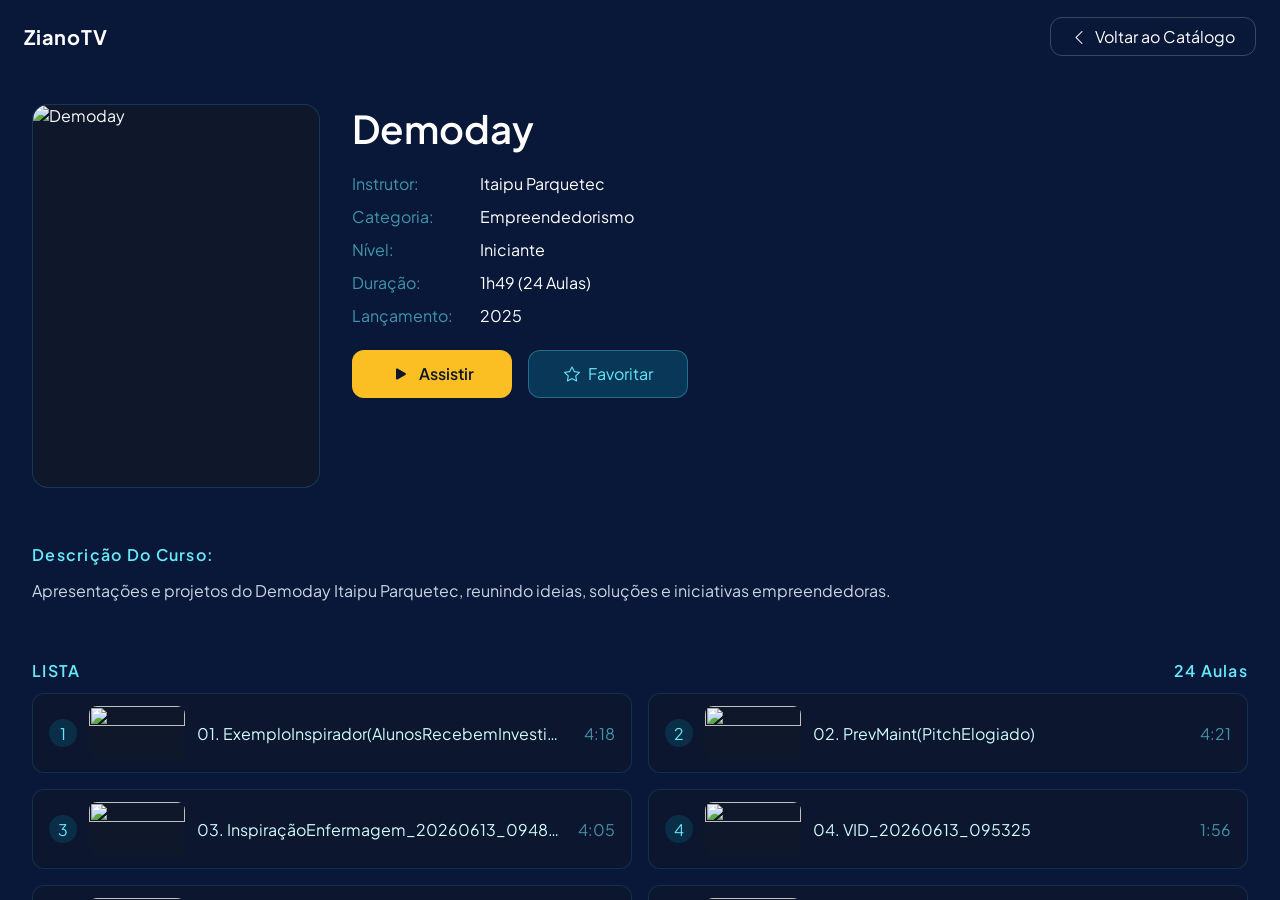
==== course/index.html @ 18dd6ba7 "Add files via upload" ====
<!DOCTYPE html>
<html lang="pt-BR">
<head>
    <meta charset="UTF-8">
    <meta name="viewport" content="width=device-width, initial-scale=1">
    <title>ZianoTV - Detalhes do Curso</title>
    <link rel="icon" type="image/png" href="../assets/images/icon.png">
    <link href="https://cdn.jsdelivr.net/npm/bootstrap-icons@1.11.3/font/bootstrap-icons.min.css" rel="stylesheet">
    <link href="https://fonts.googleapis.com/css2?family=Plus+Jakarta+Sans:wght@300;400;500;600;700&display=swap" rel="stylesheet">
    <link rel="stylesheet" href="../assets/css/style.css?v=6">
</head>
<body class="app-body">
    <div class="app-shell">
        <main class="main-content" style="width: 100%; min-height: 100vh;">
            <header class="main-header" style="display: flex; align-items: center; justify-content: space-between;">
                <a href="../" style="text-decoration: none;">
                    <span class="brand-name">ZianoTV</span>
                </a>
                <div>
                    <a href="../" class="back-btn" style="text-decoration: none;">
                        <i class="bi bi-chevron-left" aria-hidden="true"></i>
                        <span>Voltar ao Catálogo</span>
                    </a>
                </div>
            </header>

            <article class="detail-view">
                <div class="detail-layout">
                    <figure class="detail-poster-frame">
                        <img id="detailPoster" src="" alt="" class="detail-poster" onerror="this.onerror=null; this.src='https://images.unsplash.com/photo-1516321318423-f06f85e504b3?w=600&auto=format&fit=crop&q=80'">
                    </figure>
                    <div class="detail-content">
                        <header>
                            <h2 id="detailTitle" class="detail-title">
                                Carregando...
                            </h2>
                            <dl class="detail-meta">
                                <div><dt>Instrutor:</dt><dd id="detailInstructor">-</dd></div>
                                <div><dt>Categoria:</dt><dd id="detailCategory">-</dd></div>
                                <div><dt>Nível:</dt><dd id="detailLevel">-</dd></div>
                                <div><dt>Duração:</dt><dd id="detailDuration">-</dd></div>
                                <div><dt>Lançamento:</dt><dd id="detailDate">-</dd></div>
                            </dl>
                        </header>
                        <div class="detail-actions">
                            <a id="watchBtn" href="#" class="watch-btn" style="text-decoration: none;">
                                <i class="bi bi-play-fill"></i>
                                <span>Assistir</span>
                            </a>
                            <button id="favoriteBtn" class="favorite-btn">
                                <i id="favIcon" class="bi bi-star"></i>
                                <span id="favText">Favoritar</span>
                            </button>
                        </div>
                    </div>
                </div>
                
                <section class="detail-section">
                    <h3 class="detail-section-title">Descrição do Curso:</h3>
                    <p id="detailDescription" class="detail-description">
                    </p>
                </section>
                
                <section class="detail-section lessons-detail-section">
                    <div style="display: flex; align-items: center; justify-content: space-between; margin-bottom: 0.75rem;">
                        <h3 class="detail-section-title" style="margin: 0;">LISTA</h3>
                        <span id="lessonsCountBadge" class="lessons-count-badge"></span>
                    </div>
                    <div class="lessons-container">
                        <ol id="lessonsList" class="lesson-grid">
                        </ol>
                        <nav id="lessonPagination" class="lesson-pagination" aria-label="Paginação de aulas">
                            <button id="lessonPrevBtn" class="pagination-btn" aria-label="Página anterior">
                                <i class="bi bi-chevron-left"></i>
                            </button>
                            <span id="lessonPaginationStatus" class="pagination-status">Página 1 de 1</span>
                            <button id="lessonNextBtn" class="pagination-btn" aria-label="Próxima página">
                                <i class="bi bi-chevron-right"></i>
                            </button>
                        </nav>
                    </div>
                </section>
            </article>
        </main>
    </div>

    <script src="../assets/js/data.js?v=3"></script>
    <script src="../assets/js/course.js?v=3"></script>
</body>
</html>
---- assets/css/style.css ----
body {
    font-family: 'Plus Jakarta Sans', sans-serif;
}

::-webkit-scrollbar {
    width: .375rem;
    height: .375rem
}

::-webkit-scrollbar-track {
    background: rgba(15, 23, 42, 0.6)
}

::-webkit-scrollbar-thumb {
    background: rgba(56, 189, 248, 0.2);
    border-radius: .25rem
}

::-webkit-scrollbar-thumb:hover {
    background: rgba(56, 189, 248, 0.4)
}

html {
    scrollbar-color: rgba(56, 189, 248, .45) rgba(15, 23, 42, .6);
    scrollbar-width: thin
}

@media (min-width: 64rem) {
    ::-webkit-scrollbar {
        width: .625rem;
        height: .625rem
    }

    ::-webkit-scrollbar-track {
        border: .0625rem solid rgba(56, 189, 248, .08);
        border-radius: .5rem;
        background: rgba(2, 6, 23, .72)
    }

    ::-webkit-scrollbar-thumb {
        border: .125rem solid rgba(2, 6, 23, .72);
        border-radius: .5rem;
        background: linear-gradient(180deg, rgba(34, 211, 238, .75), rgba(14, 165, 233, .52))
    }

    ::-webkit-scrollbar-thumb:hover {
        background: linear-gradient(180deg, rgba(103, 232, 249, .95), rgba(14, 165, 233, .78))
    }
}

.nav-item-active {
    background-color: rgba(14, 165, 233, 0.18);
    color: #ffffff
}

.nav-item-inactive {
    color: rgba(226, 232, 240, 0.75)
}

.nav-item-inactive:hover {
    background-color: rgba(255, 255, 255, 0.05);
    color: #ffffff
}

dialog::backdrop {
    background: rgba(2, 6, 23, 0.9);
    backdrop-filter: blur(.5rem)
}

@keyframes marqueeScroll {
    0% {
        transform: translateX(0)
    }

    15% {
        transform: translateX(0)
    }

    85% {
        transform: translateX(var(--marquee-distance))
    }

    100% {
        transform: translateX(var(--marquee-distance))
    }
}

.marquee-wrapper {
    overflow: hidden;
    white-space: nowrap;
    position: relative;
    width: 100%
}

.marquee-text {
    display: inline-block;
    white-space: nowrap;
    will-change: transform;
    transition: transform 0.3s ease-out
}

.group:hover .marquee-text.has-overflow,
.group:focus-within .marquee-text.has-overflow {
    animation: marqueeScroll 6s cubic-bezier(0.45, 0.05, 0.55, 0.95) infinite alternate
}

/* Bootstrap-compatible local layout and mobile styling */
*, *::before, *::after {
    box-sizing: border-box;
    -webkit-tap-highlight-color: transparent;
}

html, body {
    -webkit-tap-highlight-color: transparent;
}

body {
    margin: 0;
    overflow-x: hidden;
    color: #f8fafc;
    background: #091838;
}

button,
a,
input[type="button"],
input[type="submit"],
input[type="reset"],
label[for],
[role="button"] {
    cursor: pointer;
    -webkit-tap-highlight-color: transparent;
}

button {
    user-select: none;
}

button:disabled,
.pagination-btn:disabled,
.next-lesson-button:disabled {
    cursor: not-allowed;
}

button, input { font: inherit }
.app-shell { display: flex; width: 100%; height: 100vh; overflow: hidden }
.sidebar { display: flex; flex: 0 0 18rem; flex-direction: column; background: rgba(4, 9, 23, .84); border-right: .0625rem solid rgba(56, 189, 248, .1); backdrop-filter: blur(.875rem) }
.sidebar-header, .main-header { display: flex; align-items: center }
.sidebar-header { height: 5rem; flex: 0 0 5rem; gap: .75rem; padding: 1.25rem }
.sidebar-collapse-toggle { display: grid; width: 2.5rem; height: 2.5rem; margin-left: auto; place-items: center; padding: 0; border: 0; border-radius: .5rem; color: #fff; background: transparent; cursor: pointer; font-size: 1.5rem }
.mobile-sidebar-close { display: none }
.sidebar.sidebar-collapsed { flex-basis: 4.75rem }
.sidebar.sidebar-collapsed .sidebar-header { display: grid; width: 4.75rem; align-items: center; justify-content: start; padding: 1.25rem 0 1.25rem .5625rem }
.sidebar.sidebar-collapsed .logo-mark { position: static; display: grid; width: 3.5rem; height: 2.5rem; flex: 0 0 3.5rem; place-items: center; margin: 0; }
.sidebar.sidebar-collapsed .logo-mark span { position: static; transform: none }
.sidebar.sidebar-collapsed .brand-name, .sidebar.sidebar-collapsed .sidebar-collapse-toggle { display: none }
.sidebar.sidebar-collapsed .category-nav { align-items: flex-start; padding: 1rem 0 1rem .5625rem }
.sidebar.sidebar-collapsed .category-button { display: grid; width: 3.5rem; align-items: center; justify-content: center; padding: .75rem .5rem; margin: 0; }
.sidebar.sidebar-collapsed .category-button i { position: static; transform: none }
.sidebar.sidebar-collapsed .category-button span { display: none }
.logo-mark { display: none; width: 2.5rem; height: 2.5rem; flex: 0 0 2.5rem; place-items: center; align-self: center; padding: 0; border: 0; border-radius: .5rem; color: #fff; background: transparent; cursor: pointer; font-size: 1.25rem; font-weight: 700; letter-spacing: .04em; line-height: 1 }
.brand-name { margin: 0; color: #fff; font-size: 1.25rem; font-weight: 700; letter-spacing: .04em }
.category-nav { display: flex; flex: 1; flex-direction: column; gap: .25rem; min-height: 0; padding: 1rem .75rem 1rem .5625rem; overflow-y: auto }
.category-button { display: flex; width: 100%; align-items: center; gap: .875rem; padding: .75rem 1rem .75rem 1.1875rem; border: 0; border-radius: .75rem; color: rgba(226, 232, 240, .72); background: transparent; text-align: left; cursor: pointer; transition: background .15s ease, color .15s ease }
.category-button:hover, .nav-item-inactive:hover { color: #fff; background: rgba(255, 255, 255, .05) }
.category-button.nav-item-active:hover { color: #fff; background: rgba(14, 165, 233, .18) }
.category-button i { width: 1.125rem; color: #fff; text-align: center }
.nav-item-active { color: #fff; background: rgba(14, 165, 233, .18) }
.main-content { display: flex; min-width: 0; flex: 1; flex-direction: column; overflow: hidden; background: #091838 }
.main-header { position: relative; min-height: 4.5rem; justify-content: space-between; gap: 1.25rem; padding: 1rem 1.5rem; background: transparent }
.category-title { margin: 0; color: #fff; font-size: 1.25rem; font-weight: 400; white-space: nowrap }
.category-heading { position: absolute; top: 50%; left: 1.5rem; display: flex; align-items: center; gap: .75rem; min-height: 2.5rem; transform: translateY(-50%) }
.mobile-menu-toggle { display: none; width: 2.5rem; height: 2.5rem; border: .0625rem solid rgba(255, 255, 255, .2); border-radius: .625rem; color: #fff; background: transparent; cursor: pointer }
.header-catalog-controls { position: absolute; top: 50%; right: 1.5rem; display: flex; align-items: center; transform: translateY(-50%) }
.search-wrap { position: relative; display: block; width: 18rem }
.search-icon { position: absolute; top: 50%; left: .875rem; z-index: 1; color: #fff; transform: translateY(-50%) }
.search-input { width: 100%; padding: .5625rem 1rem .5625rem 2.5rem; border: .0625rem solid rgba(148, 163, 184, .35); border-radius: .75rem; outline: 0; color: #f8fafc; background: rgba(15, 23, 42, .6) }
.search-input::placeholder { color: #94a3b8 }
.search-input:focus { border-color: rgba(56, 189, 248, .5); outline: 0 }
.pagination-nav { position: absolute; top: 50%; left: 50%; display: flex; align-items: center; gap: .5rem; padding: 0; border: 0; background: transparent; transform: translate(-50%, -50%) }
.pagination-btn { display: grid; width: 2rem; height: 2rem; place-items: center; border: 0; border-radius: .5rem; color: #7dd3fc; background: transparent; cursor: pointer }
.pagination-btn:hover { background: rgba(56, 189, 248, .2) }
.pagination-status { padding: 0 .5rem; color: #fff; font-size: .875rem; white-space: nowrap }
.back-btn { display: flex; align-items: center; gap: .5rem; padding: .5rem 1.25rem; border: .0625rem solid rgba(255, 255, 255, .2); border-radius: .75rem; color: #fff; background: transparent; cursor: pointer }
.catalog-view, .detail-view { flex: 1; min-height: 0; overflow-y: auto; background: #091838 }
.catalog-view { padding: 1.5rem }
.course-grid { display: grid; grid-template-columns: repeat(5, minmax(0, 1fr)); gap: 1.5rem }
.course-card { min-width: 0; cursor: pointer }
.course-poster-frame, .detail-poster-frame { position: relative; margin: 0; overflow: hidden; background: #0f172a }
.course-poster-frame { aspect-ratio: 3 / 4; border: .0625rem solid rgba(56, 189, 248, .2); border-radius: .75rem }
.course-poster, .detail-poster { width: 100%; height: 100%; object-fit: cover; transition: filter .2s ease }
.course-card:hover .course-poster { filter: brightness(1.1) }
.course-card-title { padding: 0 .25rem; margin-top: .75rem; text-align: center }
.course-card-title h3 { position: relative; height: 1.5rem; margin: 0; overflow: hidden; color: #fff; font-size: 1rem; font-weight: 400; white-space: nowrap }
.course-title-short { display: block; overflow: hidden; text-overflow: ellipsis; white-space: nowrap }
.course-title-marquee { position: absolute; top: 0; left: 0; display: flex; visibility: hidden; width: max-content; gap: 2rem; white-space: nowrap; will-change: transform }
.course-title-loop { display: block; flex: 0 0 auto; white-space: nowrap }
.course-card:hover .course-title-text.has-overflow .course-title-short { visibility: hidden }
.course-card:hover .course-title-text.has-overflow .course-title-marquee { visibility: visible; animation: titleMarquee var(--title-duration) linear infinite; animation-delay: 1s }
.empty-state { grid-column: 1 / -1; padding: 4rem 1rem; color: rgba(186, 230, 253, .5); text-align: center }
.empty-state i { display: block; margin-bottom: .5rem; font-size: 3rem; opacity: .3 }
.empty-state p { margin: 0 }
.detail-view { padding: 2rem 2rem 6rem; background: #091838 }
.detail-layout { display: flex; align-items: flex-start; gap: 2rem }
.detail-poster-frame { width: 18rem; flex: 0 0 18rem; aspect-ratio: 3 / 4; border: .0625rem solid rgba(56, 189, 248, .2); border-radius: 1rem }
.detail-content { min-width: 0; flex: 1 }
.detail-title { max-width: 100%; margin: 0 0 1.25rem; overflow-wrap: anywhere; color: #fff; font-size: clamp(1.75rem, 3vw, 2.5rem); font-weight: 600 }
.detail-meta { display: grid; gap: .75rem; margin: 0; color: rgba(207, 250, 254, .8) }
.detail-meta div { display: flex; align-items: center }
.detail-meta dt { width: 8rem; color: rgba(103, 232, 249, .6) }
.detail-meta dd { margin: 0; color: #fff }
.detail-actions { display: flex; flex-wrap: wrap; gap: 1rem; margin-top: 1.5rem }
.watch-btn, .favorite-btn { display: inline-flex; width: 10rem; height: 3rem; align-items: center; justify-content: center; gap: .5rem; border-radius: .75rem; font-family: inherit; font-size: 1rem; font-weight: 400; line-height: 1; cursor: pointer; white-space: nowrap }
.watch-btn span, .favorite-btn span { font-family: inherit; font-size: 1rem; font-weight: 400; line-height: 1 }
.watch-btn span { font-weight: 600 }
.watch-btn { position: relative; padding: .875rem 2rem; border: 0; color: #0f172a; background: #fbbf24 }
.watch-btn i { position: static; transform: none }
.watch-btn i, .favorite-btn i { display: inline-flex; width: 1rem; height: 1rem; align-items: center; justify-content: center; font-size: 1rem; line-height: 1 }
.watch-btn i { width: 1.25rem; font-size: 1.25rem }
.watch-btn:hover { background: #fcd34d }
.favorite-btn { padding: .875rem 1.75rem; border: .0625rem solid rgba(103, 232, 249, .3); color: #67e8f9; background: rgba(6, 182, 212, .2) }
.favorite-icon-active { color: #fcd34d }
.favorite-icon-inactive { color: #67e8f9 }
.detail-section { max-width: 56rem; padding-top: 1.5rem; margin-top: 2rem }
.lessons-detail-section { width: 100%; max-width: 100% }
.lessons-container { width: 100%; max-width: 90rem; margin: 0 auto }
.detail-section-title,
.lessons-count-badge {
    color: #67e8f9;
    font-size: 1rem;
    font-weight: 600;
    letter-spacing: .08em;
    text-transform: capitalize;
}
.detail-section-title {
    max-width: 100%;
    margin: 0 0 .75rem;
    overflow-wrap: anywhere;
}
.detail-description { margin: 0; color: #cbd5e1; line-height: 1.7 }
.lesson-grid { display: grid; grid-template-columns: repeat(2, minmax(0, 1fr)); gap: 1rem; min-width: 0; padding: 0; margin: 0 auto; list-style: none }
.lesson-button { display: flex; width: 100%; max-width: 100%; align-items: center; justify-content: space-between; gap: .75rem; min-width: 0; padding: .75rem 1rem; overflow: hidden; border: .0625rem solid rgba(56, 189, 248, .15); border-radius: .75rem; color: #f8fafc; background: rgba(15, 23, 42, .6); text-align: left; cursor: pointer }
.lesson-button:hover { background: rgba(8, 145, 178, .3) }
.lesson-thumb { width: 6rem; aspect-ratio: 16 / 9; flex: 0 0 6rem; border-radius: .5rem; object-fit: cover; background: #0f172a }
.lesson-content { display: flex; min-width: 0; align-items: center; gap: .875rem }
.lesson-title { min-width: 0; overflow: hidden; color: #cffafe; text-overflow: ellipsis; white-space: nowrap }
.lesson-number { display: grid; width: 1.75rem; height: 1.75rem; flex: 0 0 1.75rem; place-items: center; border-radius: 50%; color: #67e8f9; background: rgba(6, 182, 212, .15) }
.lesson-duration { display: flex; flex: 0 0 auto; align-items: center; gap: .375rem; color: rgba(103, 232, 249, .6) }
.marquee-wrapper { position: relative; min-width: 0; overflow: hidden; text-overflow: ellipsis; white-space: nowrap }
.marquee-text { display: block; width: 100%; max-width: 100%; overflow: hidden; color: #cffafe; text-overflow: ellipsis; white-space: nowrap }
.lesson-title-loop { display: block; flex: 0 0 auto; white-space: nowrap }
.lesson-grid > li { min-width: 0 }
.lesson-content { flex: 1 1 auto }
.lesson-pagination {
    display: flex;
    align-items: center;
    justify-content: center;
    gap: 0.5rem;
    margin-top: 1.5rem;
}
.lesson-pagination .pagination-btn {
    cursor: pointer;
}
.lesson-pagination .pagination-btn:disabled {
    opacity: 0.35;
    cursor: not-allowed;
}
.is-hidden { display: none !important }
.sidebar-overlay { display: none }
.player-page {
    min-height: 100vh;
    margin: 0;
    overflow-x: hidden;
    color: #f8fafc;
    background: #020617;
}

.player-shell {
    position: relative;
    display: flex;
    min-height: 100vh;
    flex-direction: column;
    background: #020617;
}

.player-header {
    display: flex;
    align-items: center;
    justify-content: space-between;
    height: 4.5rem;
    min-height: 4.5rem;
    flex: 0 0 4.5rem;
    padding: 0 1.5rem;
    background: #020617;
    border: 0;
}

.player-course-title {
    margin: 0;
    color: #fff;
    font-size: 1.25rem;
    font-weight: 700;
    letter-spacing: .02em;
    overflow: hidden;
    text-overflow: ellipsis;
    white-space: nowrap;
    flex: 1;
    min-width: 0;
}

.player-back-btn,
.player-header-back-btn,
.player-mobile-back-btn {
    display: inline-flex;
    align-items: center;
    gap: .5rem;
    padding: .5rem 1.25rem;
    border: .0625rem solid rgba(255, 255, 255, .2);
    border-radius: .75rem;
    color: #fff;
    background: transparent;
    cursor: pointer;
    font-size: .95rem;
    transition: background .15s ease, border-color .15s ease, color .15s ease;
}

.player-back-btn:hover,
.player-header-back-btn:hover,
.player-mobile-back-btn:hover {
    background: rgba(255, 255, 255, .08);
    border-color: rgba(255, 255, 255, .35);
    color: #fff;
}

.player-mobile-back-btn {
    display: none;
}

.modal-video {
    position: relative;
    display: flex;
    width: 100%;
    height: calc(100vh - 4.5rem);
    height: calc(100dvh - 4.5rem);
    min-height: calc(100vh - 4.5rem);
    min-height: calc(100dvh - 4.5rem);
    flex: 0 0 auto;
    align-items: center;
    justify-content: center;
    background: #000;
}

.modal-video iframe {
    width: 100%;
    height: 100%;
    border: 0;
    object-fit: contain;
}

.player-actions {
    display: flex;
    align-items: center;
    justify-content: flex-end;
    gap: .625rem;
    padding: .75rem 1.5rem;
    background: #020617;
}

.player-actions .modal-close {
    transform: none;
}

.modal-close {
    display: inline-flex;
    width: auto;
    height: 2.25rem;
    align-items: center;
    justify-content: center;
    gap: .5rem;
    padding: 0 .75rem;
    border: 0;
    border-radius: .625rem;
    color: #67e8f9;
    background: #1e293b;
    cursor: pointer;
    text-decoration: none;
}

.modal-close:hover {
    background: rgba(56, 189, 248, .15);
}

.next-lesson-button {
    display: inline-flex;
    height: 2.25rem;
    align-items: center;
    padding: 0 .875rem;
    border: 0;
    font-weight: 600;
    border-radius: .625rem;
    color: #111;
    background: #fbbf24;
    cursor: pointer;
}

.next-lesson-button:disabled {
    cursor: not-allowed;
    opacity: .38;
}

.player-lessons {
    display: flex;
    gap: 1rem;
    padding: 1rem;
    overflow-x: auto;
    border-top: 0;
    background: rgba(2, 6, 23, .45);
}

.player-lesson-radio {
    position: absolute;
    opacity: 0;
    width: 0;
    height: 0;
    pointer-events: none;
    margin: 0;
}

.player-lesson {
    display: grid;
    width: 13.75rem;
    flex: 0 0 13.75rem;
    grid-template-columns: minmax(0, 1fr) auto;
    gap: .375rem .625rem;
    padding: 0 0 .75rem;
    overflow: hidden;
    border: .0625rem solid transparent;
    border-radius: .625rem;
    color: #cbd5e1;
    background: transparent;
    text-align: left;
    cursor: pointer;
}

.player-lesson:hover,
.player-lesson.is-active,
.player-lesson-radio:checked + .player-lesson {
    border-color: rgba(56, 189, 248, .2);
    color: #fff;
    background: rgba(14, 165, 233, .14);
}

.player-lesson-thumb {
    display: block;
    width: 100%;
    aspect-ratio: 16 / 9;
    grid-column: 1 / -1;
    margin-bottom: .25rem;
    object-fit: cover;
    background: #0f172a;
}

.player-lesson-number {
    padding-left: .625rem;
    color: #67e8f9;
    font-size: .75rem;
    font-weight: 600;
}

.player-lesson-title {
    min-width: 0;
    grid-column: 1 / -1;
    padding: 0 .625rem;
    overflow: hidden;
    text-overflow: ellipsis;
    white-space: nowrap;
}

.player-lesson time {
    grid-column: 2;
    grid-row: 2;
    padding-right: .625rem;
    color: #67e8f9;
    font-size: .75rem;
}

@media (max-width: 74.9375rem) { .course-grid { grid-template-columns: repeat(4, minmax(0, 1fr)) } }
@media (max-width: 47.9375rem) {
    .modal-close { width: 2.25rem; padding: 0; transform: none }
    .modal-close span { display: none }
    .player-actions .modal-close { width: auto; padding: 0 .75rem }
    .player-actions .modal-close span { display: inline }
    .logo-mark,
    .sidebar-collapse-toggle,
    .mobile-sidebar-close,
    .category-button,
    .mobile-menu-toggle,
    .pagination-btn,
    .back-btn,
    .course-card,
    .watch-btn,
    .favorite-btn,
    .lesson-button,
    .modal-action,
    .modal-close,
    .player-back-btn,
    .player-lesson,
    .next-lesson-button,
    .lesson-pagination button {
        -webkit-tap-highlight-color: transparent;
    }

    .app-shell { min-height: 100vh; overflow: visible }
    .sidebar { position: fixed; z-index: 20; right: 0; bottom: 0; left: 0; width: 100%; height: min(70vh, 32.5rem); flex-basis: auto; border-top: .0625rem solid rgba(56, 189, 248, .15); transform: translateY(100%); transition: transform .2s ease; }
    .sidebar.sidebar-open { transform: translateY(0) }
    .sidebar.sidebar-collapsed { flex-basis: auto }
    .sidebar-collapse-toggle { display: none }
    .sidebar .sidebar-header,
    .sidebar.sidebar-collapsed .sidebar-header { display: flex; width: auto; height: 5rem; flex: 0 0 5rem; align-items: center; justify-content: initial; padding: 1.25rem }
    .sidebar .logo-mark,
    .sidebar.sidebar-collapsed .logo-mark { display: none; }
    .sidebar .brand-name,
    .sidebar.sidebar-collapsed .brand-name { display: block; }
    .mobile-sidebar-close { display: grid; width: 2.5rem; height: 2.5rem; margin-left: auto; place-items: center; padding: 0; border: 0; color: #fff; background: transparent; cursor: pointer; font-size: 1.25rem }
    .sidebar .category-nav,
    .sidebar.sidebar-collapsed .category-nav { display: flex; align-items: stretch; padding: 1rem .75rem; max-height: none; overflow-y: auto }
    .sidebar .category-button,
    .sidebar.sidebar-collapsed .category-button { display: flex; width: 100%; align-items: center; justify-content: initial; gap: .875rem; padding: .75rem 1rem; margin: 0; font-size: .9rem }
    .sidebar .category-button i,
    .sidebar.sidebar-collapsed .category-button i { position: static; transform: none }
    .sidebar .category-button span,
    .sidebar.sidebar-collapsed .category-button span { display: inline; }
    .sidebar-overlay { position: fixed; z-index: 10; inset: 0; display: block; border: 0; background: rgba(2, 6, 23, .65); backdrop-filter: blur(.125rem) }
    .main-content { min-height: 100vh; overflow: visible }
    .main-header { align-items: stretch; flex-direction: column; gap: .75rem; padding: 1rem }
    .category-heading { position: static; min-height: 2.5rem; transform: none }
    .mobile-menu-toggle { display: block; flex: 0 0 2.5rem }
    .header-catalog-controls { position: static; align-items: stretch; flex-direction: column; gap: .625rem; width: 100%; transform: none }
    .search-wrap { width: 100% }
    .pagination-nav { position: static; justify-content: center; width: 100%; transform: none }
    .catalog-view { padding: 1rem 1rem 3rem; overflow: visible }
    .detail-view { padding: 1rem 1rem 5rem; overflow: visible; background: #091838; }
    .course-grid { grid-template-columns: repeat(2, minmax(0, 1fr)); gap: 1rem .75rem }
    .detail-layout { flex-direction: column; gap: 1.25rem }
    .detail-poster-frame { width: min(100%, 16.25rem); flex-basis: auto; align-self: center }
    .detail-title { font-size: 1.75rem }
    .detail-meta dt { width: 6.5rem }
    .detail-actions > button,
    .detail-actions > a { min-width: 0; flex: 1 1 0; justify-content: center }
    .lesson-grid { grid-template-columns: minmax(0, 1fr) }
    .lesson-thumb { display: none }
    .detail-section:last-child { padding-bottom: 4rem }
    .header-detail-controls { width: 100% }
    .back-btn { width: 100%; justify-content: center }
    .player-lessons { display: flex; flex-direction: column; gap: .5rem; padding: .75rem; overflow-x: hidden; border-top: 0 }
    .player-lessons .player-lesson { display: flex; width: 100%; min-width: 0; flex: 0 0 auto; align-items: center; gap: .75rem; padding: .75rem }
    .player-lessons .player-lesson-thumb,
    .player-lessons .player-lesson-number,
    .player-lessons .player-lesson time { display: none }
    .player-lessons .player-lesson-title { padding: 0; overflow: hidden; text-overflow: ellipsis; white-space: nowrap }
    .player-header { height: 3.5rem; min-height: 3.5rem; flex: 0 0 3.5rem; padding: 0 1rem; }
    .player-header-back-btn { display: none !important; }
    .player-mobile-back-btn {
        display: inline-flex !important;
        width: auto !important;
        height: 2.25rem;
        padding: 0 .875rem;
        border-radius: .625rem;
        font-size: .875rem;
    }
    .player-actions {
        display: flex;
        align-items: center;
        justify-content: space-between !important;
        gap: .625rem;
        padding: .75rem 1rem;
    }
    .player-course-title { font-size: 1rem; flex: 1; min-width: 0; }
    .modal-video { height: calc(100vh - 3.5rem); height: calc(100dvh - 3.5rem); min-height: calc(100vh - 3.5rem); min-height: calc(100dvh - 3.5rem); }
}

@media (max-width: 26.25rem) {
    .course-grid { grid-template-columns: repeat(2, minmax(0, 1fr)); }
}

@keyframes titleMarquee {
    0% { transform: translateX(0) }
    100% { transform: translateX(var(--title-distance)) }
}

@keyframes lessonMarquee {
    0% { transform: translateX(0) }
    100% { transform: translateX(var(--marquee-distance)) }
}
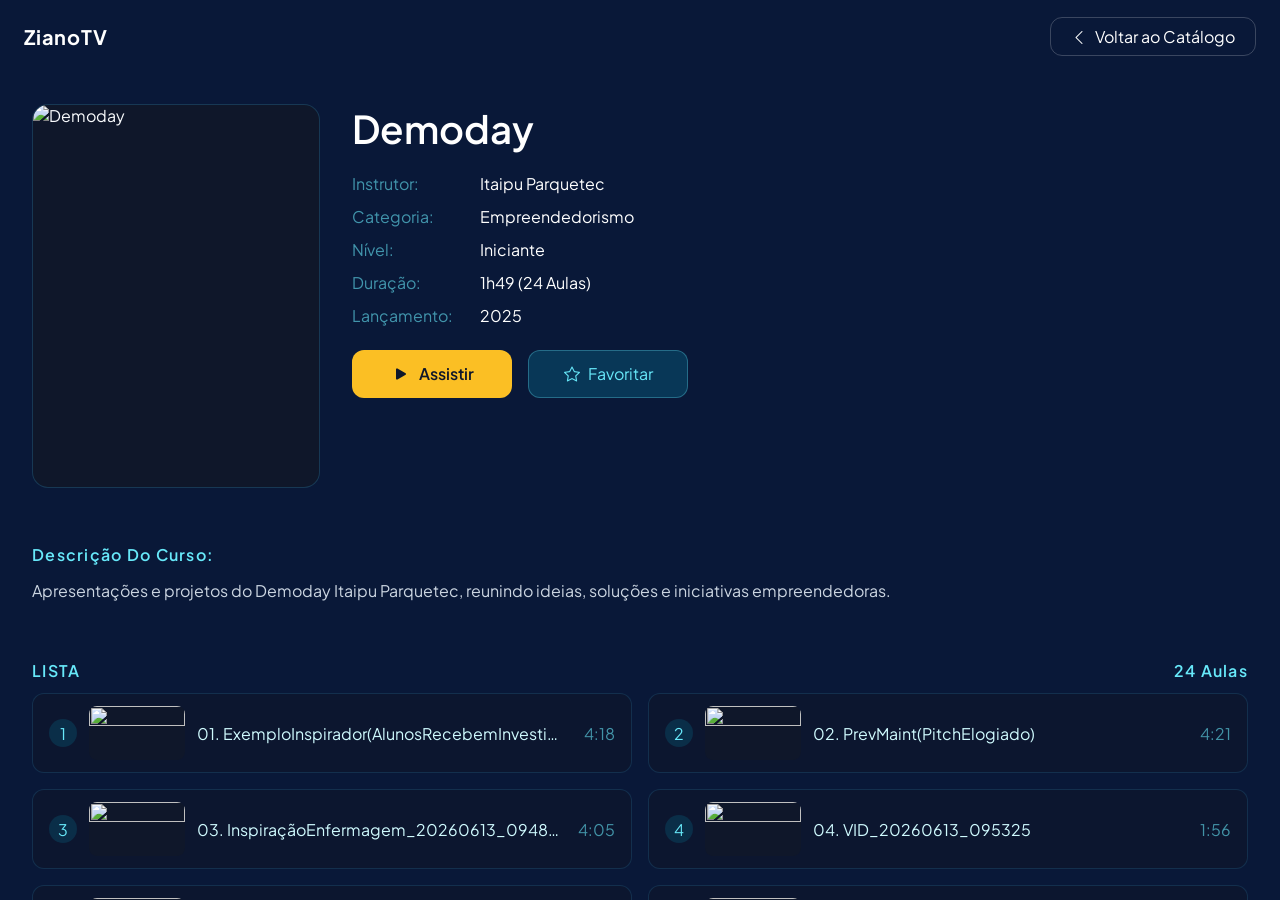
==== commit 4bca76b6: "teste" ====
--- a/course/index.html
+++ b/course/index.html
@@ -8,6 +8,7 @@
     <link href="https://cdn.jsdelivr.net/npm/bootstrap-icons@1.11.3/font/bootstrap-icons.min.css" rel="stylesheet">
     <link href="https://fonts.googleapis.com/css2?family=Plus+Jakarta+Sans:wght@300;400;500;600;700&display=swap" rel="stylesheet">
     <link rel="stylesheet" href="../assets/css/style.css?v=6">
+    <link rel="stylesheet" href="../assets/css/couse.css">
 </head>
 <body class="app-body">
     <div class="app-shell">
--- a/assets/css/style.css
+++ b/assets/css/style.css
@@ -2,21 +2,21 @@
     font-family: 'Plus Jakarta Sans', sans-serif;
 }
 
-::-webkit-scrollbar {
+\::-webkit-scrollbar {
     width: .375rem;
     height: .375rem
 }
 
-::-webkit-scrollbar-track {
+\::-webkit-scrollbar-track {
     background: rgba(15, 23, 42, 0.6)
 }
 
-::-webkit-scrollbar-thumb {
+\::-webkit-scrollbar-thumb {
     background: rgba(56, 189, 248, 0.2);
     border-radius: .25rem
 }
 
-::-webkit-scrollbar-thumb:hover {
+\::-webkit-scrollbar\:hover {
     background: rgba(56, 189, 248, 0.4)
 }
 
@@ -26,24 +26,24 @@
 }
 
 @media (min-width: 64rem) {
-    ::-webkit-scrollbar {
+    \::-webkit-scrollbar {
         width: .625rem;
         height: .625rem
     }
 
-    ::-webkit-scrollbar-track {
+    \::-webkit-scrollbar-track {
         border: .0625rem solid rgba(56, 189, 248, .08);
         border-radius: .5rem;
         background: rgba(2, 6, 23, .72)
     }
 
-    ::-webkit-scrollbar-thumb {
+    \::-webkit-scrollbar-thumb {
         border: .125rem solid rgba(2, 6, 23, .72);
         border-radius: .5rem;
         background: linear-gradient(180deg, rgba(34, 211, 238, .75), rgba(14, 165, 233, .52))
     }
 
-    ::-webkit-scrollbar-thumb:hover {
+    \::-webkit-scrollbar\:hover {
         background: linear-gradient(180deg, rgba(103, 232, 249, .95), rgba(14, 165, 233, .78))
     }
 }
@@ -57,7 +57,7 @@
     color: rgba(226, 232, 240, 0.75)
 }
 
-.nav-item-inactive:hover {
+.nav-item-inactive\:hover {
     background-color: rgba(255, 255, 255, 0.05);
     color: #ffffff
 }
@@ -99,18 +99,20 @@
     transition: transform 0.3s ease-out
 }
 
-.group:hover .marquee-text.has-overflow,
-.group:focus-within .marquee-text.has-overflow {
+.group\:hover .marquee-text.has-overflow,
+.group\:focus-within .marquee-text.has-overflow {
     animation: marqueeScroll 6s cubic-bezier(0.45, 0.05, 0.55, 0.95) infinite alternate
 }
 
-/* Bootstrap-compatible local layout and mobile styling */
-*, *::before, *::after {
+*,
+*::before,
+*::after {
     box-sizing: border-box;
     -webkit-tap-highlight-color: transparent;
 }
 
-html, body {
+html,
+body {
     -webkit-tap-highlight-color: transparent;
 }
 
@@ -136,182 +138,323 @@
     user-select: none;
 }
 
-button:disabled,
-.pagination-btn:disabled,
-.next-lesson-button:disabled {
+button\:disabled,
+.pagination-btn\:disabled,
+.next-lesson-button\:disabled {
     cursor: not-allowed;
 }
 
-button, input { font: inherit }
-.app-shell { display: flex; width: 100%; height: 100vh; overflow: hidden }
-.sidebar { display: flex; flex: 0 0 18rem; flex-direction: column; background: rgba(4, 9, 23, .84); border-right: .0625rem solid rgba(56, 189, 248, .1); backdrop-filter: blur(.875rem) }
-.sidebar-header, .main-header { display: flex; align-items: center }
-.sidebar-header { height: 5rem; flex: 0 0 5rem; gap: .75rem; padding: 1.25rem }
-.sidebar-collapse-toggle { display: grid; width: 2.5rem; height: 2.5rem; margin-left: auto; place-items: center; padding: 0; border: 0; border-radius: .5rem; color: #fff; background: transparent; cursor: pointer; font-size: 1.5rem }
-.mobile-sidebar-close { display: none }
-.sidebar.sidebar-collapsed { flex-basis: 4.75rem }
-.sidebar.sidebar-collapsed .sidebar-header { display: grid; width: 4.75rem; align-items: center; justify-content: start; padding: 1.25rem 0 1.25rem .5625rem }
-.sidebar.sidebar-collapsed .logo-mark { position: static; display: grid; width: 3.5rem; height: 2.5rem; flex: 0 0 3.5rem; place-items: center; margin: 0; }
-.sidebar.sidebar-collapsed .logo-mark span { position: static; transform: none }
-.sidebar.sidebar-collapsed .brand-name, .sidebar.sidebar-collapsed .sidebar-collapse-toggle { display: none }
-.sidebar.sidebar-collapsed .category-nav { align-items: flex-start; padding: 1rem 0 1rem .5625rem }
-.sidebar.sidebar-collapsed .category-button { display: grid; width: 3.5rem; align-items: center; justify-content: center; padding: .75rem .5rem; margin: 0; }
-.sidebar.sidebar-collapsed .category-button i { position: static; transform: none }
-.sidebar.sidebar-collapsed .category-button span { display: none }
-.logo-mark { display: none; width: 2.5rem; height: 2.5rem; flex: 0 0 2.5rem; place-items: center; align-self: center; padding: 0; border: 0; border-radius: .5rem; color: #fff; background: transparent; cursor: pointer; font-size: 1.25rem; font-weight: 700; letter-spacing: .04em; line-height: 1 }
-.brand-name { margin: 0; color: #fff; font-size: 1.25rem; font-weight: 700; letter-spacing: .04em }
-.category-nav { display: flex; flex: 1; flex-direction: column; gap: .25rem; min-height: 0; padding: 1rem .75rem 1rem .5625rem; overflow-y: auto }
-.category-button { display: flex; width: 100%; align-items: center; gap: .875rem; padding: .75rem 1rem .75rem 1.1875rem; border: 0; border-radius: .75rem; color: rgba(226, 232, 240, .72); background: transparent; text-align: left; cursor: pointer; transition: background .15s ease, color .15s ease }
-.category-button:hover, .nav-item-inactive:hover { color: #fff; background: rgba(255, 255, 255, .05) }
-.category-button.nav-item-active:hover { color: #fff; background: rgba(14, 165, 233, .18) }
-.category-button i { width: 1.125rem; color: #fff; text-align: center }
-.nav-item-active { color: #fff; background: rgba(14, 165, 233, .18) }
-.main-content { display: flex; min-width: 0; flex: 1; flex-direction: column; overflow: hidden; background: #091838 }
-.main-header { position: relative; min-height: 4.5rem; justify-content: space-between; gap: 1.25rem; padding: 1rem 1.5rem; background: transparent }
-.category-title { margin: 0; color: #fff; font-size: 1.25rem; font-weight: 400; white-space: nowrap }
-.category-heading { position: absolute; top: 50%; left: 1.5rem; display: flex; align-items: center; gap: .75rem; min-height: 2.5rem; transform: translateY(-50%) }
-.mobile-menu-toggle { display: none; width: 2.5rem; height: 2.5rem; border: .0625rem solid rgba(255, 255, 255, .2); border-radius: .625rem; color: #fff; background: transparent; cursor: pointer }
-.header-catalog-controls { position: absolute; top: 50%; right: 1.5rem; display: flex; align-items: center; transform: translateY(-50%) }
-.search-wrap { position: relative; display: block; width: 18rem }
-.search-icon { position: absolute; top: 50%; left: .875rem; z-index: 1; color: #fff; transform: translateY(-50%) }
-.search-input { width: 100%; padding: .5625rem 1rem .5625rem 2.5rem; border: .0625rem solid rgba(148, 163, 184, .35); border-radius: .75rem; outline: 0; color: #f8fafc; background: rgba(15, 23, 42, .6) }
-.search-input::placeholder { color: #94a3b8 }
-.search-input:focus { border-color: rgba(56, 189, 248, .5); outline: 0 }
-.pagination-nav { position: absolute; top: 50%; left: 50%; display: flex; align-items: center; gap: .5rem; padding: 0; border: 0; background: transparent; transform: translate(-50%, -50%) }
-.pagination-btn { display: grid; width: 2rem; height: 2rem; place-items: center; border: 0; border-radius: .5rem; color: #7dd3fc; background: transparent; cursor: pointer }
-.pagination-btn:hover { background: rgba(56, 189, 248, .2) }
-.pagination-status { padding: 0 .5rem; color: #fff; font-size: .875rem; white-space: nowrap }
-.back-btn { display: flex; align-items: center; gap: .5rem; padding: .5rem 1.25rem; border: .0625rem solid rgba(255, 255, 255, .2); border-radius: .75rem; color: #fff; background: transparent; cursor: pointer }
-.catalog-view, .detail-view { flex: 1; min-height: 0; overflow-y: auto; background: #091838 }
-.catalog-view { padding: 1.5rem }
-.course-grid { display: grid; grid-template-columns: repeat(5, minmax(0, 1fr)); gap: 1.5rem }
-.course-card { min-width: 0; cursor: pointer }
-.course-poster-frame, .detail-poster-frame { position: relative; margin: 0; overflow: hidden; background: #0f172a }
-.course-poster-frame { aspect-ratio: 3 / 4; border: .0625rem solid rgba(56, 189, 248, .2); border-radius: .75rem }
-.course-poster, .detail-poster { width: 100%; height: 100%; object-fit: cover; transition: filter .2s ease }
-.course-card:hover .course-poster { filter: brightness(1.1) }
-.course-card-title { padding: 0 .25rem; margin-top: .75rem; text-align: center }
-.course-card-title h3 { position: relative; height: 1.5rem; margin: 0; overflow: hidden; color: #fff; font-size: 1rem; font-weight: 400; white-space: nowrap }
-.course-title-short { display: block; overflow: hidden; text-overflow: ellipsis; white-space: nowrap }
-.course-title-marquee { position: absolute; top: 0; left: 0; display: flex; visibility: hidden; width: max-content; gap: 2rem; white-space: nowrap; will-change: transform }
-.course-title-loop { display: block; flex: 0 0 auto; white-space: nowrap }
-.course-card:hover .course-title-text.has-overflow .course-title-short { visibility: hidden }
-.course-card:hover .course-title-text.has-overflow .course-title-marquee { visibility: visible; animation: titleMarquee var(--title-duration) linear infinite; animation-delay: 1s }
-.empty-state { grid-column: 1 / -1; padding: 4rem 1rem; color: rgba(186, 230, 253, .5); text-align: center }
-.empty-state i { display: block; margin-bottom: .5rem; font-size: 3rem; opacity: .3 }
-.empty-state p { margin: 0 }
-.detail-view { padding: 2rem 2rem 6rem; background: #091838 }
-.detail-layout { display: flex; align-items: flex-start; gap: 2rem }
-.detail-poster-frame { width: 18rem; flex: 0 0 18rem; aspect-ratio: 3 / 4; border: .0625rem solid rgba(56, 189, 248, .2); border-radius: 1rem }
-.detail-content { min-width: 0; flex: 1 }
-.detail-title { max-width: 100%; margin: 0 0 1.25rem; overflow-wrap: anywhere; color: #fff; font-size: clamp(1.75rem, 3vw, 2.5rem); font-weight: 600 }
-.detail-meta { display: grid; gap: .75rem; margin: 0; color: rgba(207, 250, 254, .8) }
-.detail-meta div { display: flex; align-items: center }
-.detail-meta dt { width: 8rem; color: rgba(103, 232, 249, .6) }
-.detail-meta dd { margin: 0; color: #fff }
-.detail-actions { display: flex; flex-wrap: wrap; gap: 1rem; margin-top: 1.5rem }
-.watch-btn, .favorite-btn { display: inline-flex; width: 10rem; height: 3rem; align-items: center; justify-content: center; gap: .5rem; border-radius: .75rem; font-family: inherit; font-size: 1rem; font-weight: 400; line-height: 1; cursor: pointer; white-space: nowrap }
-.watch-btn span, .favorite-btn span { font-family: inherit; font-size: 1rem; font-weight: 400; line-height: 1 }
-.watch-btn span { font-weight: 600 }
-.watch-btn { position: relative; padding: .875rem 2rem; border: 0; color: #0f172a; background: #fbbf24 }
-.watch-btn i { position: static; transform: none }
-.watch-btn i, .favorite-btn i { display: inline-flex; width: 1rem; height: 1rem; align-items: center; justify-content: center; font-size: 1rem; line-height: 1 }
-.watch-btn i { width: 1.25rem; font-size: 1.25rem }
-.watch-btn:hover { background: #fcd34d }
-.favorite-btn { padding: .875rem 1.75rem; border: .0625rem solid rgba(103, 232, 249, .3); color: #67e8f9; background: rgba(6, 182, 212, .2) }
-.favorite-icon-active { color: #fcd34d }
-.favorite-icon-inactive { color: #67e8f9 }
-.detail-section { max-width: 56rem; padding-top: 1.5rem; margin-top: 2rem }
-.lessons-detail-section { width: 100%; max-width: 100% }
-.lessons-container { width: 100%; max-width: 90rem; margin: 0 auto }
-.detail-section-title,
-.lessons-count-badge {
-    color: #67e8f9;
-    font-size: 1rem;
-    font-weight: 600;
-    letter-spacing: .08em;
-    text-transform: capitalize;
-}
-.detail-section-title {
-    max-width: 100%;
-    margin: 0 0 .75rem;
-    overflow-wrap: anywhere;
-}
-.detail-description { margin: 0; color: #cbd5e1; line-height: 1.7 }
-.lesson-grid { display: grid; grid-template-columns: repeat(2, minmax(0, 1fr)); gap: 1rem; min-width: 0; padding: 0; margin: 0 auto; list-style: none }
-.lesson-button { display: flex; width: 100%; max-width: 100%; align-items: center; justify-content: space-between; gap: .75rem; min-width: 0; padding: .75rem 1rem; overflow: hidden; border: .0625rem solid rgba(56, 189, 248, .15); border-radius: .75rem; color: #f8fafc; background: rgba(15, 23, 42, .6); text-align: left; cursor: pointer }
-.lesson-button:hover { background: rgba(8, 145, 178, .3) }
-.lesson-thumb { width: 6rem; aspect-ratio: 16 / 9; flex: 0 0 6rem; border-radius: .5rem; object-fit: cover; background: #0f172a }
-.lesson-content { display: flex; min-width: 0; align-items: center; gap: .875rem }
-.lesson-title { min-width: 0; overflow: hidden; color: #cffafe; text-overflow: ellipsis; white-space: nowrap }
-.lesson-number { display: grid; width: 1.75rem; height: 1.75rem; flex: 0 0 1.75rem; place-items: center; border-radius: 50%; color: #67e8f9; background: rgba(6, 182, 212, .15) }
-.lesson-duration { display: flex; flex: 0 0 auto; align-items: center; gap: .375rem; color: rgba(103, 232, 249, .6) }
-.marquee-wrapper { position: relative; min-width: 0; overflow: hidden; text-overflow: ellipsis; white-space: nowrap }
-.marquee-text { display: block; width: 100%; max-width: 100%; overflow: hidden; color: #cffafe; text-overflow: ellipsis; white-space: nowrap }
-.lesson-title-loop { display: block; flex: 0 0 auto; white-space: nowrap }
-.lesson-grid > li { min-width: 0 }
-.lesson-content { flex: 1 1 auto }
-.lesson-pagination {
-    display: flex;
+button,
+input {
+    font: inherit
+}
+
+.app-shell {
+    display: flex;
+    width: 100%;
+    height: 100vh;
+    overflow: hidden
+}
+
+.sidebar {
+    display: flex;
+    flex: 0 0 18rem;
+    flex-direction: column;
+    background: rgba(4, 9, 23, .84);
+    border-right: .0625rem solid rgba(56, 189, 248, .1);
+    backdrop-filter: blur(.875rem)
+}
+
+.sidebar-header,
+.main-header {
+    display: flex;
+    align-items: center
+}
+
+.sidebar-header {
+    height: 5rem;
+    flex: 0 0 5rem;
+    gap: .75rem;
+    padding: 1.25rem
+}
+
+.sidebar-collapse-toggle {
+    display: grid;
+    width: 2.5rem;
+    height: 2.5rem;
+    margin-left: auto;
+    place-items: center;
+    padding: 0;
+    border: 0;
+    border-radius: .5rem;
+    color: #fff;
+    background: transparent;
+    cursor: pointer;
+    font-size: 1.5rem
+}
+
+.mobile-sidebar-close {
+    display: none
+}
+
+.sidebar.sidebar-collapsed {
+    flex-basis: 4.75rem
+}
+
+.sidebar.sidebar-collapsed .sidebar-header {
+    display: grid;
+    width: 4.75rem;
+    align-items: center;
+    justify-content: start;
+    padding: 1.25rem 0 1.25rem .5625rem
+}
+
+.sidebar.sidebar-collapsed .logo-mark {
+    position: static;
+    display: grid;
+    width: 3.5rem;
+    height: 2.5rem;
+    flex: 0 0 3.5rem;
+    place-items: center;
+    margin: 0;
+}
+
+.sidebar.sidebar-collapsed .logo-mark span {
+    position: static;
+    transform: none
+}
+
+.sidebar.sidebar-collapsed .brand-name,
+.sidebar.sidebar-collapsed .sidebar-collapse-toggle {
+    display: none
+}
+
+.sidebar.sidebar-collapsed .category-nav {
+    align-items: flex-start;
+    padding: 1rem 0 1rem .5625rem
+}
+
+.sidebar.sidebar-collapsed .category-button {
+    display: grid;
+    width: 3.5rem;
     align-items: center;
     justify-content: center;
-    gap: 0.5rem;
-    margin-top: 1.5rem;
-}
-.lesson-pagination .pagination-btn {
+    padding: .75rem .5rem;
+    margin: 0;
+}
+
+.sidebar.sidebar-collapsed .category-button i {
+    position: static;
+    transform: none
+}
+
+.sidebar.sidebar-collapsed .category-button span {
+    display: none
+}
+
+.logo-mark {
+    display: none;
+    width: 2.5rem;
+    height: 2.5rem;
+    flex: 0 0 2.5rem;
+    place-items: center;
+    align-self: center;
+    padding: 0;
+    border: 0;
+    border-radius: .5rem;
+    color: #fff;
+    background: transparent;
     cursor: pointer;
-}
-.lesson-pagination .pagination-btn:disabled {
-    opacity: 0.35;
-    cursor: not-allowed;
-}
-.is-hidden { display: none !important }
-.sidebar-overlay { display: none }
-.player-page {
-    min-height: 100vh;
-    margin: 0;
-    overflow-x: hidden;
-    color: #f8fafc;
-    background: #020617;
-}
-
-.player-shell {
-    position: relative;
-    display: flex;
-    min-height: 100vh;
-    flex-direction: column;
-    background: #020617;
-}
-
-.player-header {
-    display: flex;
-    align-items: center;
-    justify-content: space-between;
-    height: 4.5rem;
-    min-height: 4.5rem;
-    flex: 0 0 4.5rem;
-    padding: 0 1.5rem;
-    background: #020617;
-    border: 0;
-}
-
-.player-course-title {
-    margin: 0;
-    color: #fff;
     font-size: 1.25rem;
     font-weight: 700;
-    letter-spacing: .02em;
+    letter-spacing: .04em;
+    line-height: 1
+}
+
+.brand-name {
+    margin: 0;
+    color: #fff;
+    font-size: 1.25rem;
+    font-weight: 700;
+    letter-spacing: .04em
+}
+
+.category-nav {
+    display: flex;
+    flex: 1;
+    flex-direction: column;
+    gap: .25rem;
+    min-height: 0;
+    padding: 1rem .75rem 1rem .5625rem;
+    overflow-y: auto
+}
+
+.category-button {
+    display: flex;
+    width: 100%;
+    align-items: center;
+    gap: .875rem;
+    padding: .75rem 1rem .75rem 1.1875rem;
+    border: 0;
+    border-radius: .75rem;
+    color: rgba(226, 232, 240, .72);
+    background: transparent;
+    text-align: left;
+    cursor: pointer;
+    transition: background .15s ease, color .15s ease
+}
+
+.category-button\:hover,
+.nav-item-inactive\:hover {
+    color: #fff;
+    background: rgba(255, 255, 255, .05)
+}
+
+.category-button.nav-item-active\:hover {
+    color: #fff;
+    background: rgba(14, 165, 233, .18)
+}
+
+.category-button i {
+    width: 1.125rem;
+    color: #fff;
+    text-align: center
+}
+
+.nav-item-active {
+    color: #fff;
+    background: rgba(14, 165, 233, .18)
+}
+
+.main-content {
+    display: flex;
+    min-width: 0;
+    flex: 1;
+    flex-direction: column;
     overflow: hidden;
-    text-overflow: ellipsis;
-    white-space: nowrap;
-    flex: 1;
-    min-width: 0;
-}
-
-.player-back-btn,
-.player-header-back-btn,
-.player-mobile-back-btn {
-    display: inline-flex;
+    background: #091838
+}
+
+.main-header {
+    position: relative;
+    min-height: 4.5rem;
+    justify-content: space-between;
+    gap: 1.25rem;
+    padding: 1rem 1.5rem;
+    background: transparent
+}
+
+.category-title {
+    margin: 0;
+    color: #fff;
+    font-size: 1.25rem;
+    font-weight: 400;
+    white-space: nowrap
+}
+
+.category-heading {
+    position: absolute;
+    top: 50%;
+    left: 1.5rem;
+    display: flex;
+    align-items: center;
+    gap: .75rem;
+    min-height: 2.5rem;
+    transform: translateY(-50%)
+}
+
+.mobile-menu-toggle {
+    display: none;
+    width: 2.5rem;
+    height: 2.5rem;
+    border: .0625rem solid rgba(255, 255, 255, .2);
+    border-radius: .625rem;
+    color: #fff;
+    background: transparent;
+    cursor: pointer
+}
+
+.header-catalog-controls {
+    position: absolute;
+    top: 50%;
+    right: 1.5rem;
+    display: flex;
+    align-items: center;
+    transform: translateY(-50%)
+}
+
+.search-wrap {
+    position: relative;
+    display: block;
+    width: 18rem
+}
+
+.search-icon {
+    position: absolute;
+    top: 50%;
+    left: .875rem;
+    z-index: 1;
+    color: #fff;
+    transform: translateY(-50%)
+}
+
+.search-input {
+    width: 100%;
+    padding: .5625rem 1rem .5625rem 2.5rem;
+    border: .0625rem solid rgba(148, 163, 184, .35);
+    border-radius: .75rem;
+    outline: 0;
+    color: #f8fafc;
+    background: rgba(15, 23, 42, .6)
+}
+
+.search-input::placeholder {
+    color: #94a3b8
+}
+
+.search-input\:focus {
+    border-color: rgba(56, 189, 248, .5);
+    outline: 0
+}
+
+.pagination-nav {
+    position: absolute;
+    top: 50%;
+    left: 50%;
+    display: flex;
+    align-items: center;
+    gap: .5rem;
+    padding: 0;
+    border: 0;
+    background: transparent;
+    transform: translate(-50%, -50%)
+}
+
+.pagination-btn {
+    display: grid;
+    width: 2rem;
+    height: 2rem;
+    place-items: center;
+    border: 0;
+    border-radius: .5rem;
+    color: #7dd3fc;
+    background: transparent;
+    cursor: pointer
+}
+
+.pagination-btn\:hover {
+    background: rgba(56, 189, 248, .2)
+}
+
+.pagination-status {
+    padding: 0 .5rem;
+    color: #fff;
+    font-size: .875rem;
+    white-space: nowrap
+}
+
+.back-btn {
+    display: flex;
     align-items: center;
     gap: .5rem;
     padding: .5rem 1.25rem;
@@ -319,177 +462,143 @@
     border-radius: .75rem;
     color: #fff;
     background: transparent;
-    cursor: pointer;
-    font-size: .95rem;
-    transition: background .15s ease, border-color .15s ease, color .15s ease;
-}
-
-.player-back-btn:hover,
-.player-header-back-btn:hover,
-.player-mobile-back-btn:hover {
-    background: rgba(255, 255, 255, .08);
-    border-color: rgba(255, 255, 255, .35);
-    color: #fff;
-}
-
-.player-mobile-back-btn {
-    display: none;
-}
-
-.modal-video {
+    cursor: pointer
+}
+
+.catalog-view,
+.detail-view {
+    flex: 1;
+    min-height: 0;
+    overflow-y: auto;
+    background: #091838
+}
+
+.catalog-view {
+    padding: 1.5rem
+}
+
+.course-grid {
+    display: grid;
+    grid-template-columns: repeat(5, minmax(0, 1fr));
+    gap: 1.5rem
+}
+
+.course-card {
+    min-width: 0;
+    cursor: pointer
+}
+
+.course-poster-frame,
+.detail-poster-frame {
     position: relative;
-    display: flex;
-    width: 100%;
-    height: calc(100vh - 4.5rem);
-    height: calc(100dvh - 4.5rem);
-    min-height: calc(100vh - 4.5rem);
-    min-height: calc(100dvh - 4.5rem);
-    flex: 0 0 auto;
-    align-items: center;
-    justify-content: center;
-    background: #000;
-}
-
-.modal-video iframe {
+    margin: 0;
+    overflow: hidden;
+    background: #0f172a
+}
+
+.course-poster-frame {
+    aspect-ratio: 3 / 4;
+    border: .0625rem solid rgba(56, 189, 248, .2);
+    border-radius: .75rem
+}
+
+.course-poster,
+.detail-poster {
     width: 100%;
     height: 100%;
-    border: 0;
-    object-fit: contain;
-}
-
-.player-actions {
-    display: flex;
-    align-items: center;
-    justify-content: flex-end;
-    gap: .625rem;
-    padding: .75rem 1.5rem;
-    background: #020617;
-}
-
-.player-actions .modal-close {
-    transform: none;
-}
-
-.modal-close {
-    display: inline-flex;
-    width: auto;
-    height: 2.25rem;
-    align-items: center;
-    justify-content: center;
-    gap: .5rem;
-    padding: 0 .75rem;
-    border: 0;
-    border-radius: .625rem;
-    color: #67e8f9;
-    background: #1e293b;
-    cursor: pointer;
-    text-decoration: none;
-}
-
-.modal-close:hover {
-    background: rgba(56, 189, 248, .15);
-}
-
-.next-lesson-button {
-    display: inline-flex;
-    height: 2.25rem;
-    align-items: center;
-    padding: 0 .875rem;
-    border: 0;
-    font-weight: 600;
-    border-radius: .625rem;
-    color: #111;
-    background: #fbbf24;
-    cursor: pointer;
-}
-
-.next-lesson-button:disabled {
-    cursor: not-allowed;
-    opacity: .38;
-}
-
-.player-lessons {
-    display: flex;
-    gap: 1rem;
-    padding: 1rem;
-    overflow-x: auto;
-    border-top: 0;
-    background: rgba(2, 6, 23, .45);
-}
-
-.player-lesson-radio {
-    position: absolute;
-    opacity: 0;
-    width: 0;
-    height: 0;
-    pointer-events: none;
+    object-fit: cover;
+    transition: filter .2s ease
+}
+
+.course-card\:hover .course-poster {
+    filter: brightness(1.1)
+}
+
+.course-card-title {
+    padding: 0 .25rem;
+    margin-top: .75rem;
+    text-align: center
+}
+
+.course-card-title h3 {
+    position: relative;
+    height: 1.5rem;
     margin: 0;
-}
-
-.player-lesson {
-    display: grid;
-    width: 13.75rem;
-    flex: 0 0 13.75rem;
-    grid-template-columns: minmax(0, 1fr) auto;
-    gap: .375rem .625rem;
-    padding: 0 0 .75rem;
     overflow: hidden;
-    border: .0625rem solid transparent;
-    border-radius: .625rem;
-    color: #cbd5e1;
-    background: transparent;
-    text-align: left;
-    cursor: pointer;
-}
-
-.player-lesson:hover,
-.player-lesson.is-active,
-.player-lesson-radio:checked + .player-lesson {
-    border-color: rgba(56, 189, 248, .2);
-    color: #fff;
-    background: rgba(14, 165, 233, .14);
-}
-
-.player-lesson-thumb {
+    color: #fff;
+    font-size: 1rem;
+    font-weight: 400;
+    white-space: nowrap
+}
+
+.course-title-short {
     display: block;
-    width: 100%;
-    aspect-ratio: 16 / 9;
-    grid-column: 1 / -1;
-    margin-bottom: .25rem;
-    object-fit: cover;
-    background: #0f172a;
-}
-
-.player-lesson-number {
-    padding-left: .625rem;
-    color: #67e8f9;
-    font-size: .75rem;
-    font-weight: 600;
-}
-
-.player-lesson-title {
-    min-width: 0;
-    grid-column: 1 / -1;
-    padding: 0 .625rem;
     overflow: hidden;
     text-overflow: ellipsis;
+    white-space: nowrap
+}
+
+.course-title-marquee {
+    position: absolute;
+    top: 0;
+    left: 0;
+    display: flex;
+    visibility: hidden;
+    width: max-content;
+    gap: 2rem;
     white-space: nowrap;
-}
-
-.player-lesson time {
-    grid-column: 2;
-    grid-row: 2;
-    padding-right: .625rem;
-    color: #67e8f9;
-    font-size: .75rem;
-}
-
-@media (max-width: 74.9375rem) { .course-grid { grid-template-columns: repeat(4, minmax(0, 1fr)) } }
+    will-change: transform
+}
+
+.course-title-loop {
+    display: block;
+    flex: 0 0 auto;
+    white-space: nowrap
+}
+
+.course-card\:hover .course-title-text.has-overflow .course-title-short {
+    visibility: hidden
+}
+
+.course-card\:hover .course-title-text.has-overflow .course-title-marquee {
+    visibility: visible;
+    animation: titleMarquee var(--title-duration) linear infinite;
+    animation-delay: 1s
+}
+
+.empty-state {
+    grid-column: 1 / -1;
+    padding: 4rem 1rem;
+    color: rgba(186, 230, 253, .5);
+    text-align: center
+}
+
+.empty-state i {
+    display: block;
+    margin-bottom: .5rem;
+    font-size: 3rem;
+    opacity: .3
+}
+
+.empty-state p {
+    margin: 0
+}
+
+.is-hidden {
+    display: none !important
+}
+
+.sidebar-overlay {
+    display: none
+}
+
+@media (max-width: 74.9375rem) {
+    .course-grid {
+        grid-template-columns: repeat(4, minmax(0, 1fr))
+    }
+}
+
 @media (max-width: 47.9375rem) {
-    .modal-close { width: 2.25rem; padding: 0; transform: none }
-    .modal-close span { display: none }
-    .player-actions .modal-close { width: auto; padding: 0 .75rem }
-    .player-actions .modal-close span { display: inline }
     .logo-mark,
     .sidebar-collapse-toggle,
     .mobile-sidebar-close,
@@ -498,97 +607,185 @@
     .pagination-btn,
     .back-btn,
     .course-card,
-    .watch-btn,
-    .favorite-btn,
-    .lesson-button,
-    .modal-action,
-    .modal-close,
-    .player-back-btn,
-    .player-lesson,
-    .next-lesson-button,
-    .lesson-pagination button {
+    .course-detail,
+    .modal-action {
         -webkit-tap-highlight-color: transparent;
     }
 
-    .app-shell { min-height: 100vh; overflow: visible }
-    .sidebar { position: fixed; z-index: 20; right: 0; bottom: 0; left: 0; width: 100%; height: min(70vh, 32.5rem); flex-basis: auto; border-top: .0625rem solid rgba(56, 189, 248, .15); transform: translateY(100%); transition: transform .2s ease; }
-    .sidebar.sidebar-open { transform: translateY(0) }
-    .sidebar.sidebar-collapsed { flex-basis: auto }
-    .sidebar-collapse-toggle { display: none }
+    .app-shell {
+        min-height: 100vh;
+        overflow: visible
+    }
+
+    .sidebar {
+        position: fixed;
+        z-index: 20;
+        right: 0;
+        bottom: 0;
+        left: 0;
+        width: 100%;
+        height: min(70vh, 32.5rem);
+        flex-basis: auto;
+        border-top: .0625rem solid rgba(56, 189, 248, .15);
+        transform: translateY(100%);
+        transition: transform .2s ease;
+    }
+
+    .sidebar.sidebar-open {
+        transform: translateY(0)
+    }
+
+    .sidebar.sidebar-collapsed {
+        flex-basis: auto
+    }
+
+    .sidebar-collapse-toggle {
+        display: none
+    }
+
     .sidebar .sidebar-header,
-    .sidebar.sidebar-collapsed .sidebar-header { display: flex; width: auto; height: 5rem; flex: 0 0 5rem; align-items: center; justify-content: initial; padding: 1.25rem }
+    .sidebar.sidebar-collapsed .sidebar-header {
+        display: flex;
+        width: auto;
+        height: 5rem;
+        flex: 0 0 5rem;
+        align-items: center;
+        justify-content: initial;
+        padding: 1.25rem
+    }
+
     .sidebar .logo-mark,
-    .sidebar.sidebar-collapsed .logo-mark { display: none; }
+    .sidebar.sidebar-collapsed .logo-mark {
+        display: none;
+    }
+
     .sidebar .brand-name,
-    .sidebar.sidebar-collapsed .brand-name { display: block; }
-    .mobile-sidebar-close { display: grid; width: 2.5rem; height: 2.5rem; margin-left: auto; place-items: center; padding: 0; border: 0; color: #fff; background: transparent; cursor: pointer; font-size: 1.25rem }
+    .sidebar.sidebar-collapsed .brand-name {
+        display: block;
+    }
+
+    .mobile-sidebar-close {
+        display: grid;
+        width: 2.5rem;
+        height: 2.5rem;
+        margin-left: auto;
+        place-items: center;
+        padding: 0;
+        border: 0;
+        color: #fff;
+        background: transparent;
+        cursor: pointer;
+        font-size: 1.25rem
+    }
+
     .sidebar .category-nav,
-    .sidebar.sidebar-collapsed .category-nav { display: flex; align-items: stretch; padding: 1rem .75rem; max-height: none; overflow-y: auto }
+    .sidebar.sidebar-collapsed .category-nav {
+        display: flex;
+        align-items: stretch;
+        padding: 1rem .75rem;
+        max-height: none;
+        overflow-y: auto
+    }
+
     .sidebar .category-button,
-    .sidebar.sidebar-collapsed .category-button { display: flex; width: 100%; align-items: center; justify-content: initial; gap: .875rem; padding: .75rem 1rem; margin: 0; font-size: .9rem }
+    .sidebar.sidebar-collapsed .category-button {
+        display: flex;
+        width: 100%;
+        align-items: center;
+        justify-content: initial;
+        gap: .875rem;
+        padding: .75rem 1rem;
+        margin: 0;
+        font-size: .9rem
+    }
+
     .sidebar .category-button i,
-    .sidebar.sidebar-collapsed .category-button i { position: static; transform: none }
+    .sidebar.sidebar-collapsed .category-button i {
+        position: static;
+        transform: none
+    }
+
     .sidebar .category-button span,
-    .sidebar.sidebar-collapsed .category-button span { display: inline; }
-    .sidebar-overlay { position: fixed; z-index: 10; inset: 0; display: block; border: 0; background: rgba(2, 6, 23, .65); backdrop-filter: blur(.125rem) }
-    .main-content { min-height: 100vh; overflow: visible }
-    .main-header { align-items: stretch; flex-direction: column; gap: .75rem; padding: 1rem }
-    .category-heading { position: static; min-height: 2.5rem; transform: none }
-    .mobile-menu-toggle { display: block; flex: 0 0 2.5rem }
-    .header-catalog-controls { position: static; align-items: stretch; flex-direction: column; gap: .625rem; width: 100%; transform: none }
-    .search-wrap { width: 100% }
-    .pagination-nav { position: static; justify-content: center; width: 100%; transform: none }
-    .catalog-view { padding: 1rem 1rem 3rem; overflow: visible }
-    .detail-view { padding: 1rem 1rem 5rem; overflow: visible; background: #091838; }
-    .course-grid { grid-template-columns: repeat(2, minmax(0, 1fr)); gap: 1rem .75rem }
-    .detail-layout { flex-direction: column; gap: 1.25rem }
-    .detail-poster-frame { width: min(100%, 16.25rem); flex-basis: auto; align-self: center }
-    .detail-title { font-size: 1.75rem }
-    .detail-meta dt { width: 6.5rem }
-    .detail-actions > button,
-    .detail-actions > a { min-width: 0; flex: 1 1 0; justify-content: center }
-    .lesson-grid { grid-template-columns: minmax(0, 1fr) }
-    .lesson-thumb { display: none }
-    .detail-section:last-child { padding-bottom: 4rem }
-    .header-detail-controls { width: 100% }
-    .back-btn { width: 100%; justify-content: center }
-    .player-lessons { display: flex; flex-direction: column; gap: .5rem; padding: .75rem; overflow-x: hidden; border-top: 0 }
-    .player-lessons .player-lesson { display: flex; width: 100%; min-width: 0; flex: 0 0 auto; align-items: center; gap: .75rem; padding: .75rem }
-    .player-lessons .player-lesson-thumb,
-    .player-lessons .player-lesson-number,
-    .player-lessons .player-lesson time { display: none }
-    .player-lessons .player-lesson-title { padding: 0; overflow: hidden; text-overflow: ellipsis; white-space: nowrap }
-    .player-header { height: 3.5rem; min-height: 3.5rem; flex: 0 0 3.5rem; padding: 0 1rem; }
-    .player-header-back-btn { display: none !important; }
-    .player-mobile-back-btn {
-        display: inline-flex !important;
-        width: auto !important;
-        height: 2.25rem;
-        padding: 0 .875rem;
-        border-radius: .625rem;
-        font-size: .875rem;
-    }
-    .player-actions {
-        display: flex;
-        align-items: center;
-        justify-content: space-between !important;
+    .sidebar.sidebar-collapsed .category-button span {
+        display: inline;
+    }
+
+    .sidebar-overlay {
+        position: fixed;
+        z-index: 10;
+        inset: 0;
+        display: block;
+        border: 0;
+        background: rgba(2, 6, 23, .65);
+        backdrop-filter: blur(.125rem)
+    }
+
+    .main-content {
+        min-height: 100vh;
+        overflow: visible
+    }
+
+    .main-header {
+        align-items: stretch;
+        flex-direction: column;
+        gap: .75rem;
+        padding: 1rem
+    }
+
+    .category-heading {
+        position: static;
+        min-height: 2.5rem;
+        transform: none
+    }
+
+    .mobile-menu-toggle {
+        display: block;
+        flex: 0 0 2.5rem
+    }
+
+    .header-catalog-controls {
+        position: static;
+        align-items: stretch;
+        flex-direction: column;
         gap: .625rem;
-        padding: .75rem 1rem;
-    }
-    .player-course-title { font-size: 1rem; flex: 1; min-width: 0; }
-    .modal-video { height: calc(100vh - 3.5rem); height: calc(100dvh - 3.5rem); min-height: calc(100vh - 3.5rem); min-height: calc(100dvh - 3.5rem); }
+        width: 100%;
+        transform: none
+    }
+
+    .search-wrap {
+        width: 100%
+    }
+
+    .pagination-nav {
+        position: static;
+        justify-content: center;
+        width: 100%;
+        transform: none
+    }
+
+    .catalog-view {
+        padding: 1rem 1rem 3rem;
+        overflow: visible
+    }
+
+    .course-grid {
+        grid-template-columns: repeat(2, minmax(0, 1fr));
+        gap: 1rem .75rem
+    }
 }
 
 @media (max-width: 26.25rem) {
-    .course-grid { grid-template-columns: repeat(2, minmax(0, 1fr)); }
+    .course-grid {
+        grid-template-columns: repeat(2, minmax(0, 1fr));
+    }
 }
 
 @keyframes titleMarquee {
-    0% { transform: translateX(0) }
-    100% { transform: translateX(var(--title-distance)) }
-}
-
-@keyframes lessonMarquee {
-    0% { transform: translateX(0) }
-    100% { transform: translateX(var(--marquee-distance)) }
-}
+    0% {
+        transform: translateX(0)
+    }
+
+    100% {
+        transform: translateX(var(--title-distance))
+    }
+}
--- a/assets/css/couse.css
+++ b/assets/css/couse.css
@@ -0,0 +1,355 @@
+.detail-view {
+    padding: 2rem 2rem 6rem;
+    background: #091838
+}
+
+.detail-layout {
+    display: flex;
+    align-items: flex-start;
+    gap: 2rem
+}
+
+.detail-poster-frame {
+    width: 18rem;
+    flex: 0 0 18rem;
+    aspect-ratio: 3 / 4;
+    border: .0625rem solid rgba(56, 189, 248, .2);
+    border-radius: 1rem
+}
+
+.detail-content {
+    min-width: 0;
+    flex: 1
+}
+
+.detail-title {
+    max-width: 100%;
+    margin: 0 0 1.25rem;
+    overflow-wrap: anywhere;
+    color: #fff;
+    font-size: clamp(1.75rem, 3vw, 2.5rem);
+    font-weight: 600
+}
+
+.detail-meta {
+    display: grid;
+    gap: .75rem;
+    margin: 0;
+    color: rgba(207, 250, 254, .8)
+}
+
+.detail-meta div {
+    display: flex;
+    align-items: center
+}
+
+.detail-meta dt {
+    width: 8rem;
+    color: rgba(103, 232, 249, .6)
+}
+
+.detail-meta dd {
+    margin: 0;
+    color: #fff
+}
+
+.detail-actions {
+    display: flex;
+    flex-wrap: wrap;
+    gap: 1rem;
+    margin-top: 1.5rem
+}
+
+.watch-btn,
+.favorite-btn {
+    display: inline-flex;
+    width: 10rem;
+    height: 3rem;
+    align-items: center;
+    justify-content: center;
+    gap: .5rem;
+    border-radius: .75rem;
+    font-family: inherit;
+    font-size: 1rem;
+    font-weight: 400;
+    line-height: 1;
+    cursor: pointer;
+    white-space: nowrap
+}
+
+.watch-btn span,
+.favorite-btn span {
+    font-family: inherit;
+    font-size: 1rem;
+    font-weight: 400;
+    line-height: 1
+}
+
+.watch-btn span {
+    font-weight: 600
+}
+
+.watch-btn {
+    position: relative;
+    padding: .875rem 2rem;
+    border: 0;
+    color: #0f172a;
+    background: #fbbf24
+}
+
+.watch-btn i {
+    position: static;
+    transform: none
+}
+
+.watch-btn i,
+.favorite-btn i {
+    display: inline-flex;
+    width: 1rem;
+    height: 1rem;
+    align-items: center;
+    justify-content: center;
+    font-size: 1rem;
+    line-height: 1
+}
+
+.watch-btn i {
+    width: 1.25rem;
+    font-size: 1.25rem
+}
+
+.watch-btn\:hover {
+    background: #fcd34d
+}
+
+.favorite-btn {
+    padding: .875rem 1.75rem;
+    border: .0625rem solid rgba(103, 232, 249, .3);
+    color: #67e8f9;
+    background: rgba(6, 182, 212, .2)
+}
+
+.favorite-icon-active {
+    color: #fcd34d
+}
+
+.favorite-icon-inactive {
+    color: #67e8f9
+}
+
+.detail-section {
+    max-width: 56rem;
+    padding-top: 1.5rem;
+    margin-top: 2rem
+}
+
+.lessons-detail-section {
+    width: 100%;
+    max-width: 100%
+}
+
+.lessons-container {
+    width: 100%;
+    max-width: 90rem;
+    margin: 0 auto
+}
+
+.detail-section-title,
+.lessons-count-badge {
+    color: #67e8f9;
+    font-size: 1rem;
+    font-weight: 600;
+    letter-spacing: .08em;
+    text-transform: capitalize;
+}
+
+.detail-section-title {
+    max-width: 100%;
+    margin: 0 0 .75rem;
+    overflow-wrap: anywhere;
+}
+
+.detail-description {
+    margin: 0;
+    color: #cbd5e1;
+    line-height: 1.7
+}
+
+.lesson-grid {
+    display: grid;
+    grid-template-columns: repeat(2, minmax(0, 1fr));
+    gap: 1rem;
+    min-width: 0;
+    padding: 0;
+    margin: 0 auto;
+    list-style: none
+}
+
+.lesson-button {
+    display: flex;
+    width: 100%;
+    max-width: 100%;
+    align-items: center;
+    justify-content: space-between;
+    gap: .75rem;
+    min-width: 0;
+    padding: .75rem 1rem;
+    overflow: hidden;
+    border: .0625rem solid rgba(56, 189, 248, .15);
+    border-radius: .75rem;
+    color: #f8fafc;
+    background: rgba(15, 23, 42, .6);
+    text-align: left;
+    cursor: pointer
+}
+
+.lesson-button\:hover {
+    background: rgba(8, 145, 178, .3)
+}
+
+.lesson-thumb {
+    width: 6rem;
+    aspect-ratio: 16 / 9;
+    flex: 0 0 6rem;
+    border-radius: .5rem;
+    object-fit: cover;
+    background: #0f172a
+}
+
+.lesson-content {
+    display: flex;
+    min-width: 0;
+    align-items: center;
+    gap: .875rem
+}
+
+.lesson-title {
+    min-width: 0;
+    overflow: hidden;
+    color: #cffafe;
+    text-overflow: ellipsis;
+    white-space: nowrap
+}
+
+.lesson-number {
+    display: grid;
+    width: 1.75rem;
+    height: 1.75rem;
+    flex: 0 0 1.75rem;
+    place-items: center;
+    border-radius: 50%;
+    color: #67e8f9;
+    background: rgba(6, 182, 212, .15)
+}
+
+.lesson-duration {
+    display: flex;
+    flex: 0 0 auto;
+    align-items: center;
+    gap: .375rem;
+    color: rgba(103, 232, 249, .6)
+}
+
+.marquee-wrapper {
+    position: relative;
+    min-width: 0;
+    overflow: hidden;
+    text-overflow: ellipsis;
+    white-space: nowrap
+}
+
+.marquee-text {
+    display: block;
+    width: 100%;
+    max-width: 100%;
+    overflow: hidden;
+    color: #cffafe;
+    text-overflow: ellipsis;
+    white-space: nowrap
+}
+
+.lesson-title-loop {
+    display: block;
+    flex: 0 0 auto;
+    white-space: nowrap
+}
+
+.lesson-grid>li {
+    min-width: 0
+}
+
+.lesson-content {
+    flex: 1 1 auto
+}
+
+.lesson-pagination {
+    display: flex;
+    align-items: center;
+    justify-content: center;
+    gap: 0.5rem;
+    margin-top: 1.5rem;
+}
+
+.lesson-pagination .pagination-btn {
+    cursor: pointer;
+}
+
+.lesson-pagination .pagination-btn\:disabled {
+    opacity: 0.35;
+    cursor: not-allowed;
+}
+
+@media (max-width: 47.9375rem) {
+    .detail-view {
+        padding: 1rem 1rem 5rem;
+        overflow: visible;
+        background: #091838;
+    }
+
+    .detail-layout {
+        flex-direction: column;
+        gap: 1.25rem
+    }
+
+    .detail-poster-frame {
+        width: min(100%, 16.25rem);
+        flex-basis: auto;
+        align-self: center
+    }
+
+    .detail-title {
+        font-size: 1.75rem
+    }
+
+    .detail-meta dt {
+        width: 6.5rem
+    }
+
+    .detail-actions>button,
+    .detail-actions>a {
+        min-width: 0;
+        flex: 1 1 0;
+        justify-content: center
+    }
+
+    .lesson-grid {
+        grid-template-columns: minmax(0, 1fr)
+    }
+
+    .lesson-thumb {
+        display: none
+    }
+
+    .detail-section\:last-child {
+        padding-bottom: 4rem
+    }
+
+    .header-detail-controls {
+        width: 100%
+    }
+
+    .back-btn {
+        width: 100%;
+        justify-content: center
+    }
+}
